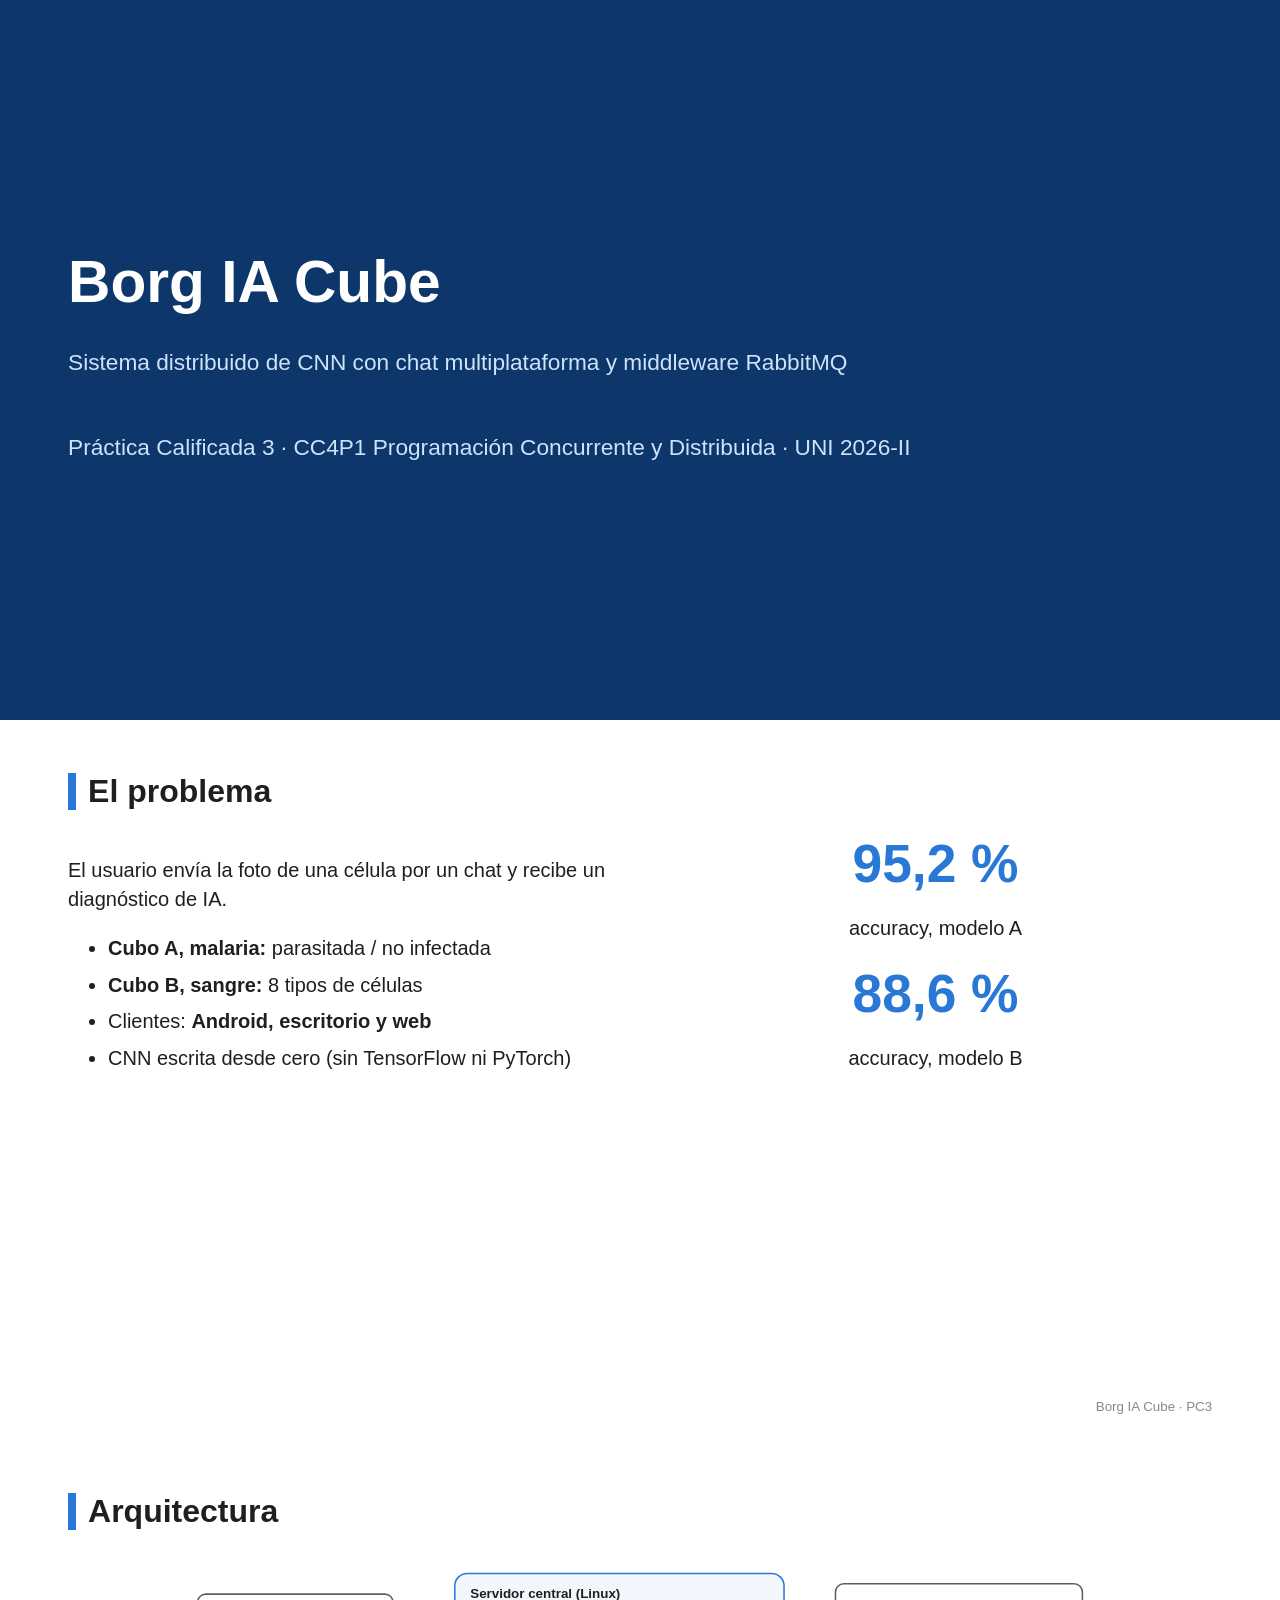
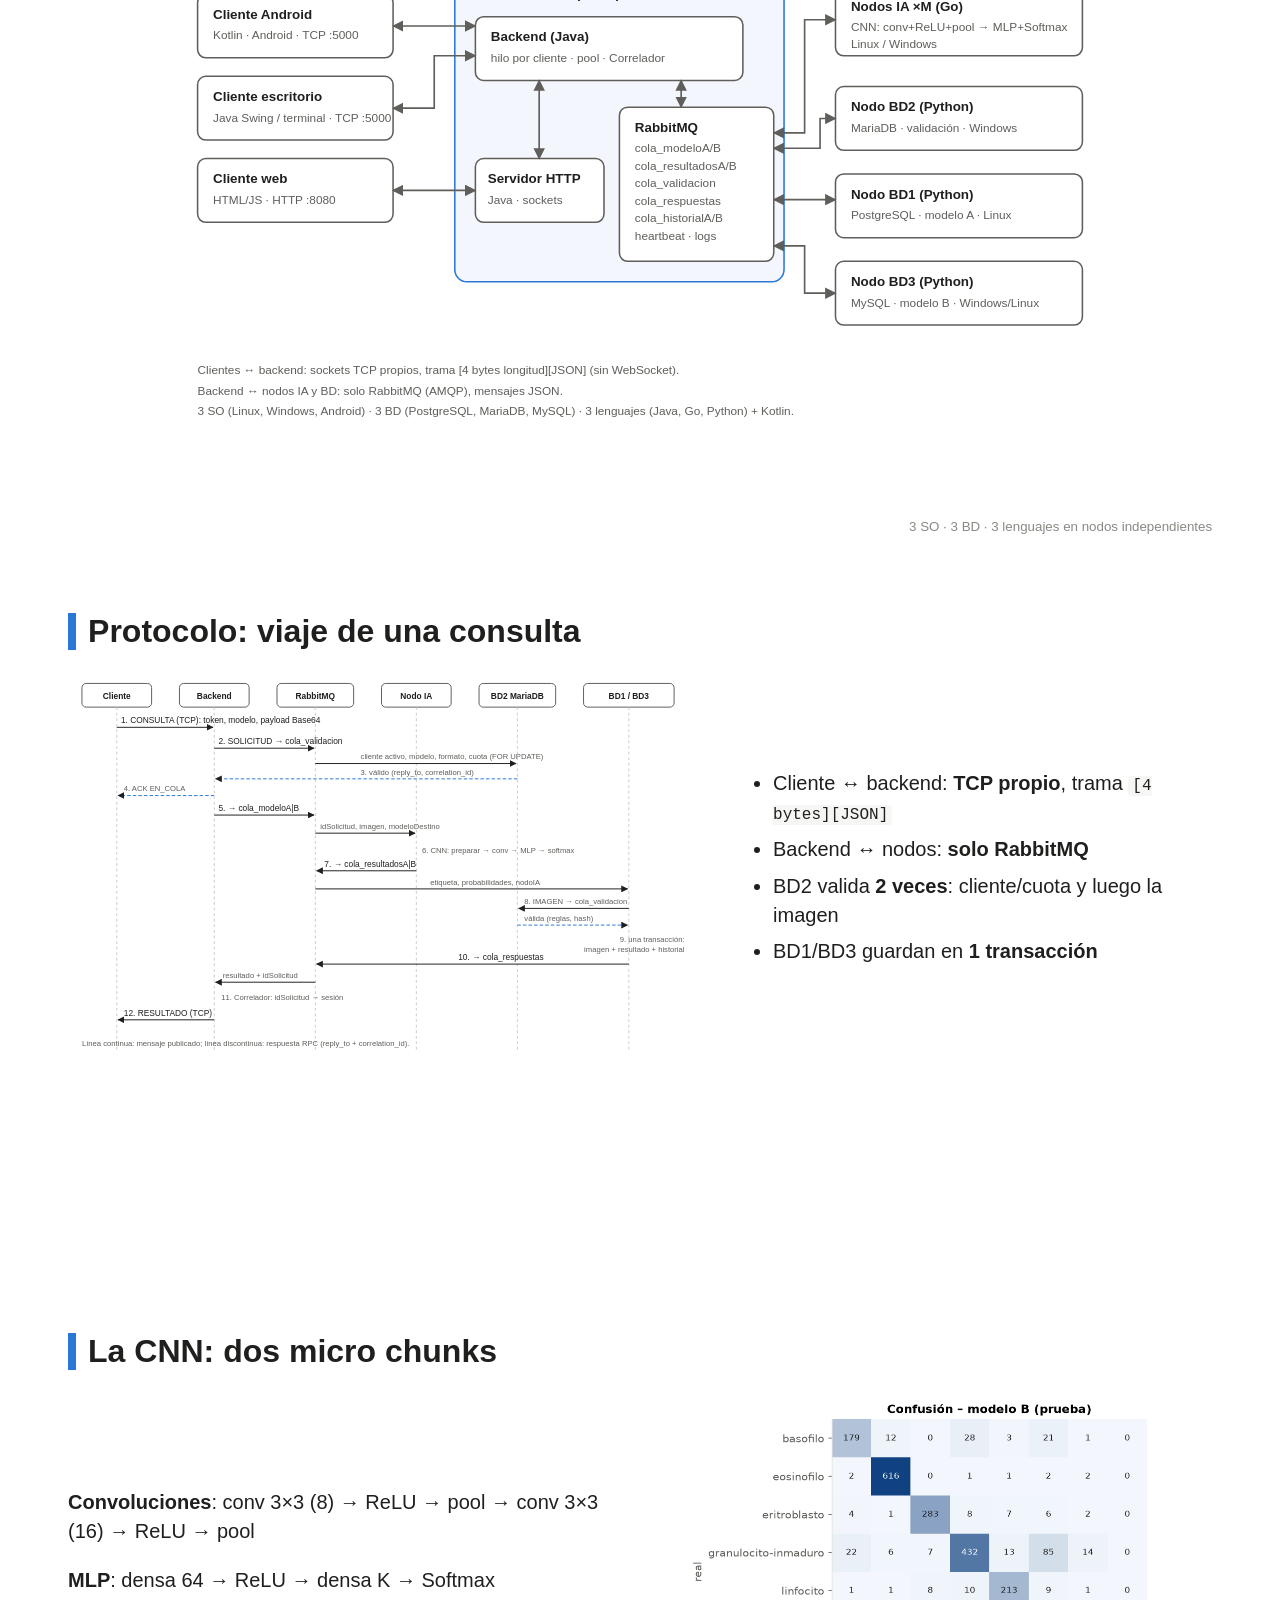
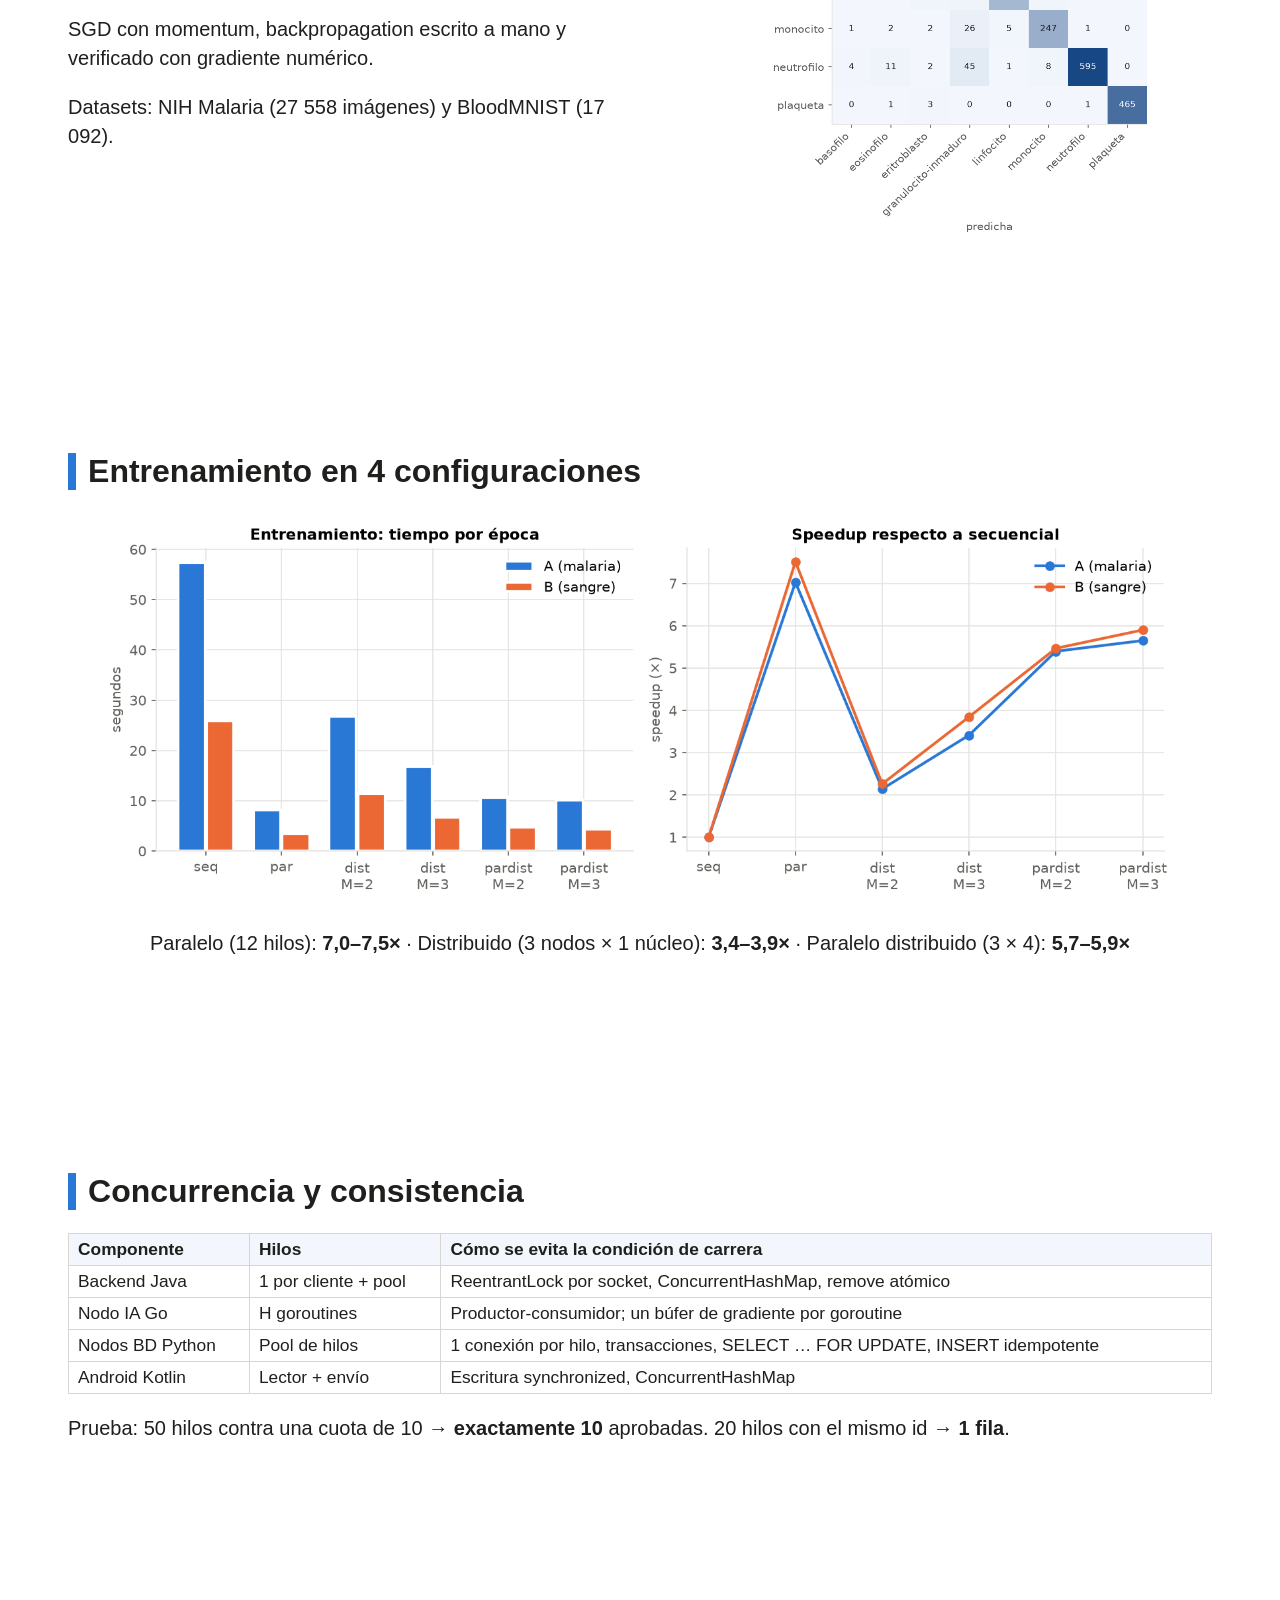
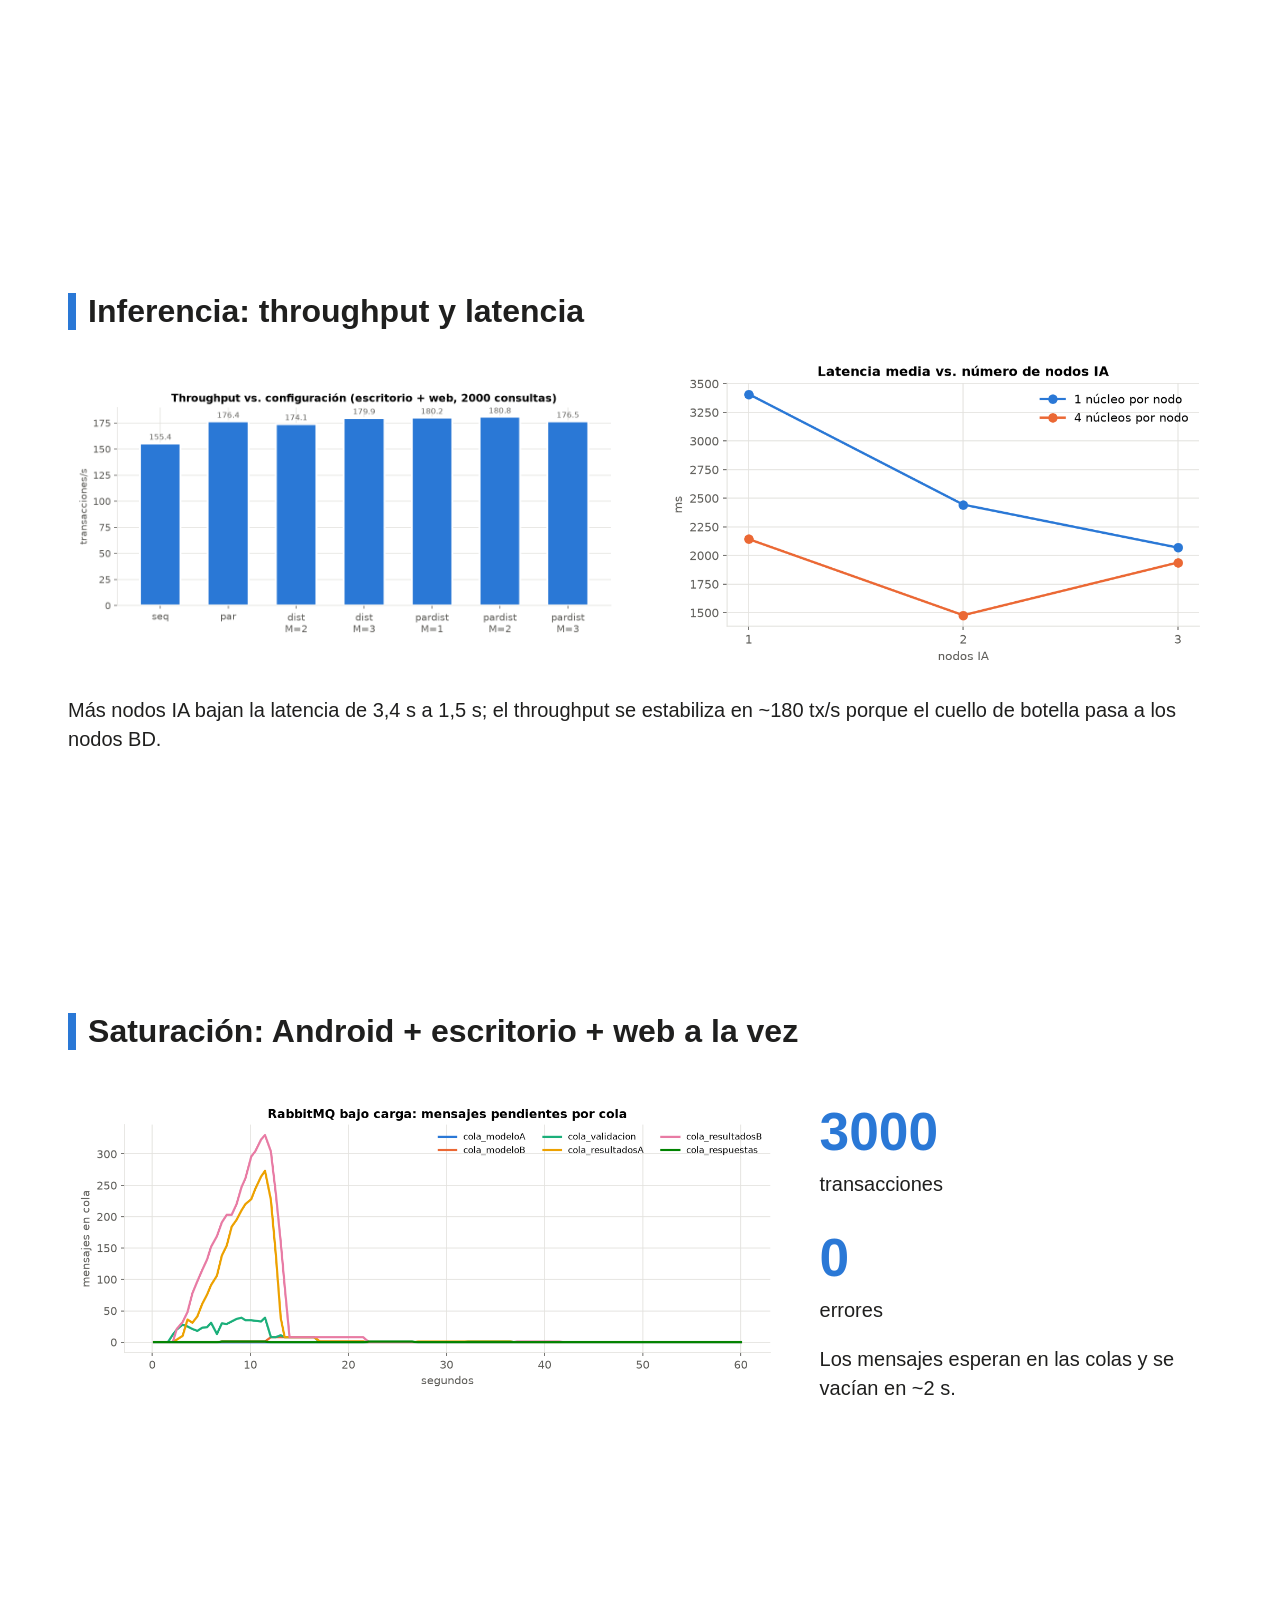
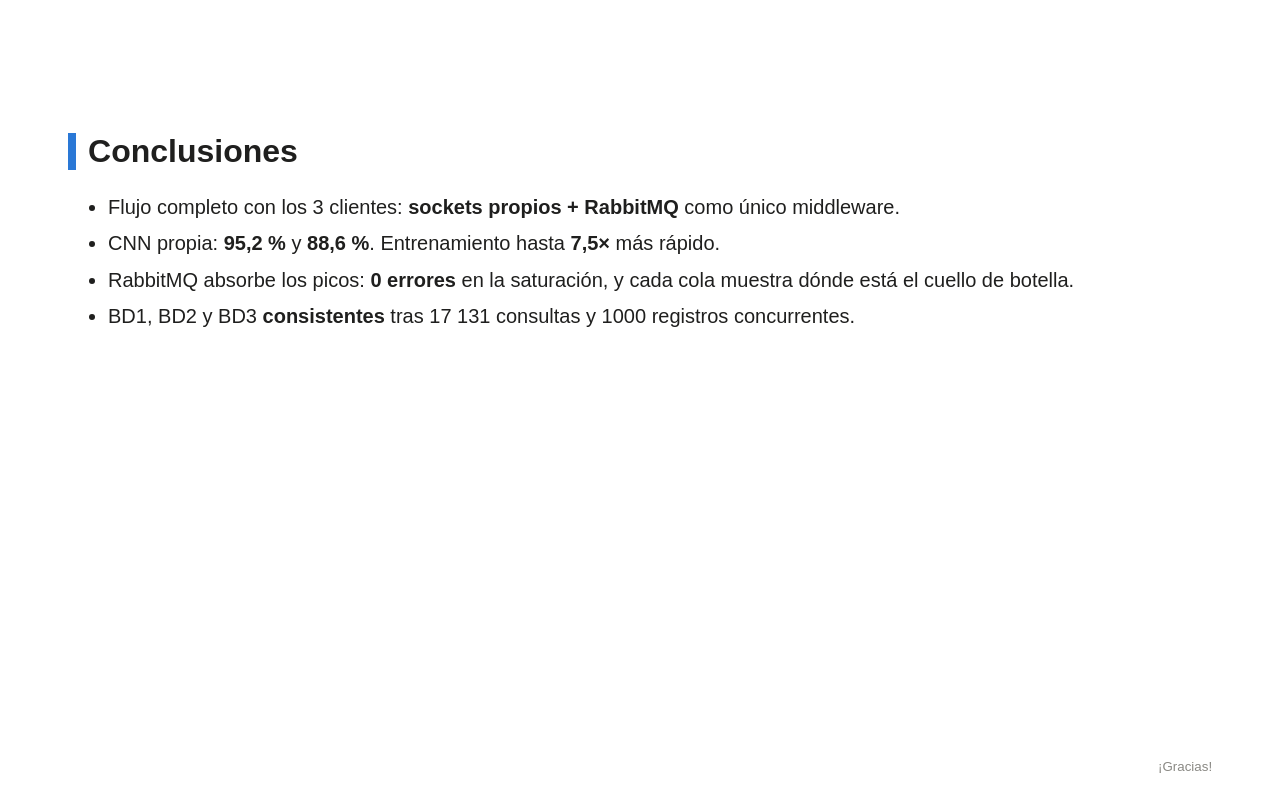
==== informe/presentacion.html @ 08b1cea5 "Borg IA Cube: CNN distribuida con chat multiplataforma, RabbitMQ y 3 bases de datos (PC3 CC4P1)" ====
<!doctype html>
<html lang="es">
<head>
<meta charset="utf-8">
<title>Presentación PC3 – Borg IA Cube</title>
<style>
  @page { size: 338.7mm 190.5mm; margin: 0; }
  body { margin: 0; font-family: "Segoe UI", Arial, sans-serif; color: #1f1f1e; }
  .s { width: 338.7mm; height: 190.5mm; box-sizing: border-box; padding: 14mm 18mm; page-break-after: always; position: relative; overflow: hidden; }
  .s:last-child { page-break-after: auto; }
  h1 { font-size: 30pt; margin: 0 0 6mm; } h2 { font-size: 24pt; margin: 0 0 6mm; color: #1f1f1e; border-left: 8px solid #2a78d6; padding-left: 12px; }
  p, li { font-size: 15pt; line-height: 1.45; } li { margin: 2mm 0; }
  .pie { position: absolute; bottom: 7mm; right: 18mm; font-size: 10pt; color: #8a8984; }
  .dos { display: flex; gap: 10mm; align-items: center; } .dos > * { flex: 1; min-width: 0; }
  img { max-width: 100%; max-height: 120mm; display: block; margin: auto; }
  table { border-collapse: collapse; font-size: 13pt; width: 100%; } th, td { border: 1px solid #d7d6d0; padding: 5px 9px; } th { background: #f3f7fd; text-align: left; }
  td.n { text-align: right; }
  .portada { background: #0d366b; color: #fff; display: flex; flex-direction: column; justify-content: center; }
  .portada h1 { font-size: 44pt; } .portada p { font-size: 17pt; margin: 2mm 0; color: #cde2fb; }
  .grande { font-size: 40pt; font-weight: 700; color: #2a78d6; } .chip { display:inline-block; background:#f3f7fd; border-radius:6px; padding:3mm 5mm; margin:2mm; font-size:14pt; }
  code { font-family: Consolas, monospace; font-size: 12pt; background: #f6f6f4; padding: 1px 4px; border-radius: 3px; }
</style>
</head>
<body>

<div class="s portada">
  <h1>Borg IA Cube</h1>
  <p>Sistema distribuido de CNN con chat multiplataforma y middleware RabbitMQ</p>
  <p style="margin-top:12mm">Práctica Calificada 3 · CC4P1 Programación Concurrente y Distribuida · UNI 2026-II</p>
</div>

<div class="s">
  <h2>El problema</h2>
  <div class="dos">
    <div>
      <p>El usuario envía la foto de una célula por un chat y recibe un diagnóstico de IA.</p>
      <ul>
        <li><b>Cubo A, malaria:</b> parasitada / no infectada</li>
        <li><b>Cubo B, sangre:</b> 8 tipos de células</li>
        <li>Clientes: <b>Android, escritorio y web</b></li>
        <li>CNN escrita desde cero (sin TensorFlow ni PyTorch)</li>
      </ul>
    </div>
    <div style="text-align:center">
      <div class="grande">95,2 %</div><p>accuracy, modelo A</p>
      <div class="grande">88,6 %</div><p>accuracy, modelo B</p>
    </div>
  </div>
  <div class="pie">Borg IA Cube · PC3</div>
</div>

<div class="s">
  <h2>Arquitectura</h2>
  <img src="arquitectura.svg" style="max-height:128mm">
  <div class="pie">3 SO · 3 BD · 3 lenguajes en nodos independientes</div>
</div>

<div class="s">
  <h2>Protocolo: viaje de una consulta</h2>
  <div class="dos">
    <img src="protocolo.svg" style="max-height:140mm">
    <ul style="flex:0.7">
      <li>Cliente ↔ backend: <b>TCP propio</b>, trama <code>[4 bytes][JSON]</code></li>
      <li>Backend ↔ nodos: <b>solo RabbitMQ</b></li>
      <li>BD2 valida <b>2 veces</b>: cliente/cuota y luego la imagen</li>
      <li>BD1/BD3 guardan en <b>1 transacción</b></li>
    </ul>
  </div>
</div>

<div class="s">
  <h2>La CNN: dos micro chunks</h2>
  <div class="dos">
    <div>
      <p><b>Convoluciones</b>: conv 3×3 (8) → ReLU → pool → conv 3×3 (16) → ReLU → pool</p>
      <p><b>MLP</b>: densa 64 → ReLU → densa K → Softmax</p>
      <p>SGD con momentum, backpropagation escrito a mano y verificado con gradiente numérico.</p>
      <p>Datasets: NIH Malaria (27 558 imágenes) y BloodMNIST (17 092).</p>
    </div>
    <img src="../resultados/graficas/3_confusion_modelo_B.png" style="max-height:120mm">
  </div>
</div>

<div class="s">
  <h2>Entrenamiento en 4 configuraciones</h2>
  <img src="../resultados/graficas/1_entrenamiento_tiempo_speedup.png" style="max-height:105mm">
  <p style="text-align:center">Paralelo (12 hilos): <b>7,0–7,5×</b> · Distribuido (3 nodos × 1 núcleo): <b>3,4–3,9×</b> · Paralelo distribuido (3 × 4): <b>5,7–5,9×</b></p>
</div>

<div class="s">
  <h2>Concurrencia y consistencia</h2>
  <table>
    <tr><th>Componente</th><th>Hilos</th><th>Cómo se evita la condición de carrera</th></tr>
    <tr><td>Backend Java</td><td>1 por cliente + pool</td><td>ReentrantLock por socket, ConcurrentHashMap, remove atómico</td></tr>
    <tr><td>Nodo IA Go</td><td>H goroutines</td><td>Productor-consumidor; un búfer de gradiente por goroutine</td></tr>
    <tr><td>Nodos BD Python</td><td>Pool de hilos</td><td>1 conexión por hilo, transacciones, SELECT … FOR UPDATE, INSERT idempotente</td></tr>
    <tr><td>Android Kotlin</td><td>Lector + envío</td><td>Escritura synchronized, ConcurrentHashMap</td></tr>
  </table>
  <p>Prueba: 50 hilos contra una cuota de 10 → <b>exactamente 10</b> aprobadas. 20 hilos con el mismo id → <b>1 fila</b>.</p>
</div>

<div class="s">
  <h2>Inferencia: throughput y latencia</h2>
  <div class="dos">
    <img src="../resultados/graficas/4_throughput_vs_configuracion.png">
    <img src="../resultados/graficas/5_latencia_vs_nodos.png">
  </div>
  <p>Más nodos IA bajan la latencia de 3,4 s a 1,5 s; el throughput se estabiliza en ~180 tx/s porque el cuello de botella pasa a los nodos BD.</p>
</div>

<div class="s">
  <h2>Saturación: Android + escritorio + web a la vez</h2>
  <div class="dos">
    <img src="../resultados/graficas/7_rabbitmq_colas_bajo_carga.png">
    <div style="flex:0.55">
      <p><span class="grande">3000</span><br>transacciones</p>
      <p><span class="grande">0</span><br>errores</p>
      <p>Los mensajes esperan en las colas y se vacían en ~2 s.</p>
    </div>
  </div>
</div>

<div class="s">
  <h2>Conclusiones</h2>
  <ul>
    <li>Flujo completo con los 3 clientes: <b>sockets propios + RabbitMQ</b> como único middleware.</li>
    <li>CNN propia: <b>95,2 %</b> y <b>88,6 %</b>. Entrenamiento hasta <b>7,5×</b> más rápido.</li>
    <li>RabbitMQ absorbe los picos: <b>0 errores</b> en la saturación, y cada cola muestra dónde está el cuello de botella.</li>
    <li>BD1, BD2 y BD3 <b>consistentes</b> tras 17 131 consultas y 1000 registros concurrentes.</li>
  </ul>
  <div class="pie">¡Gracias!</div>
</div>

</body>
</html>
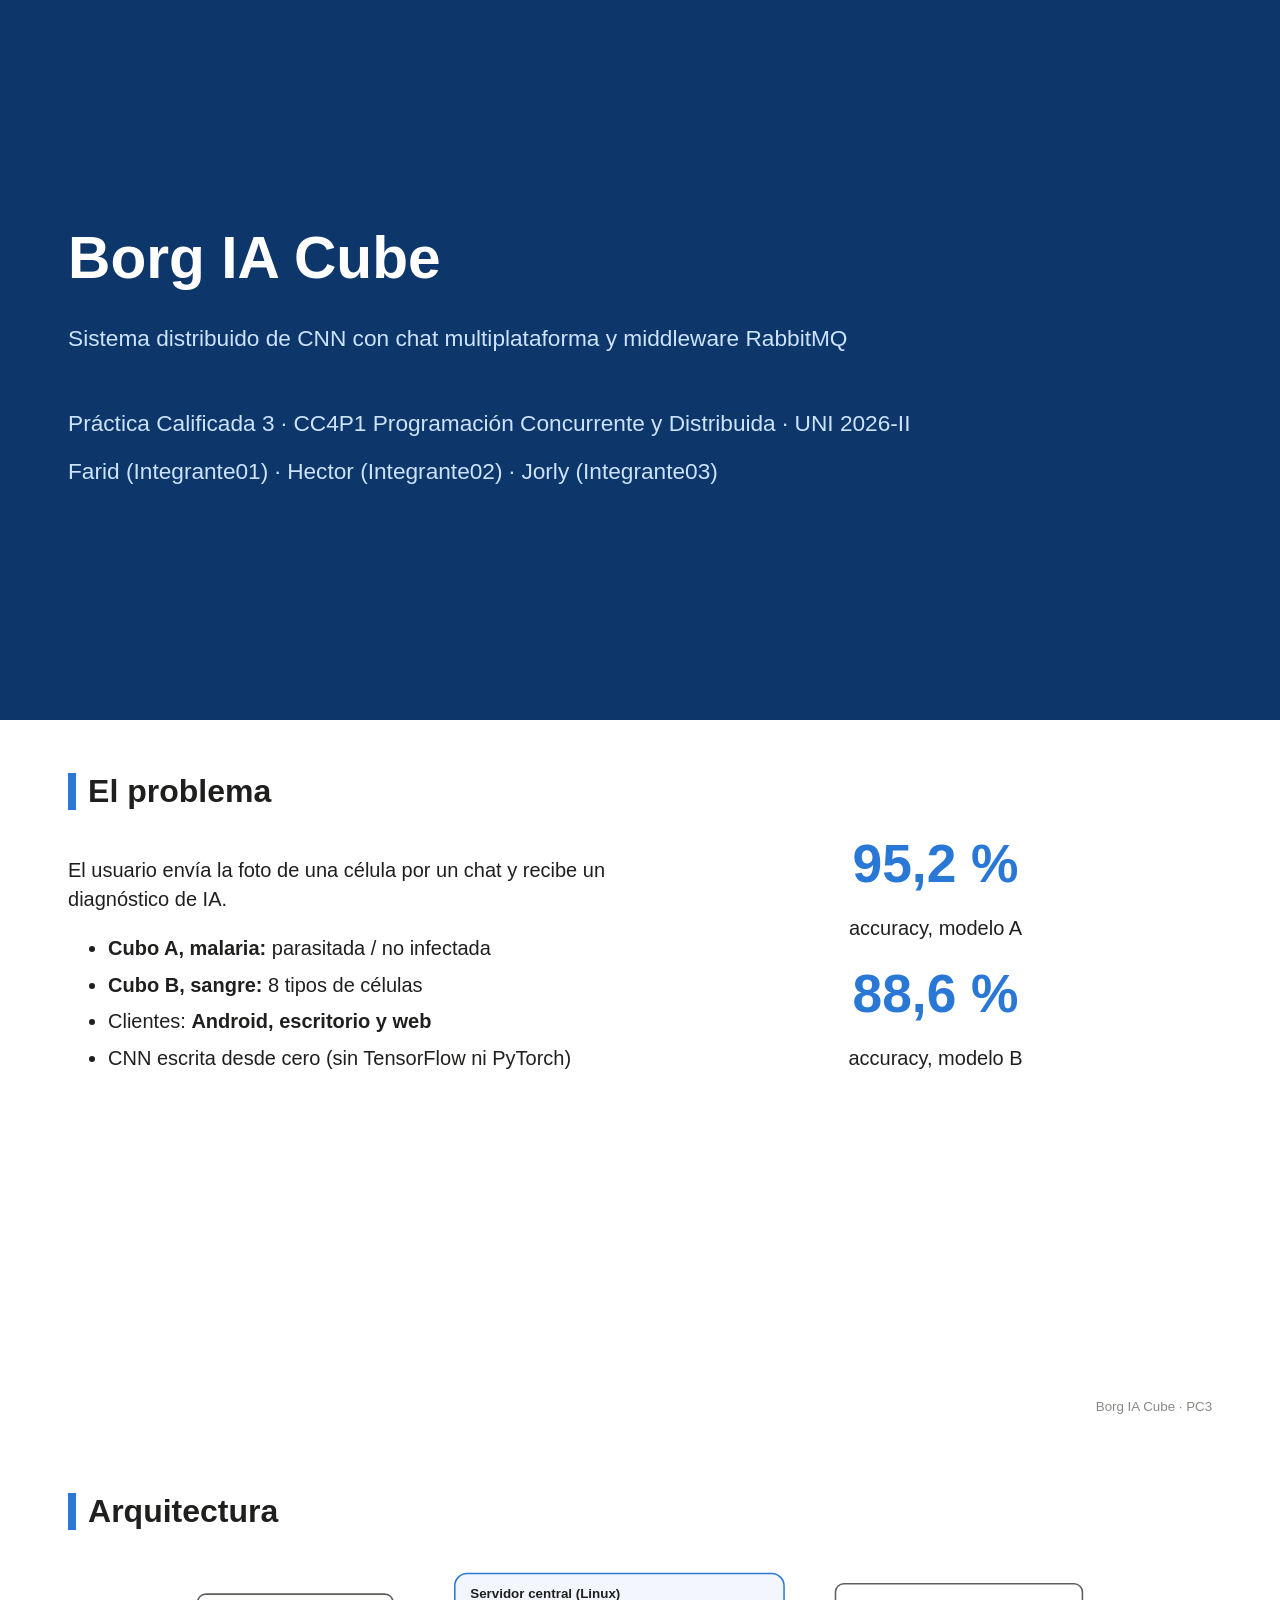
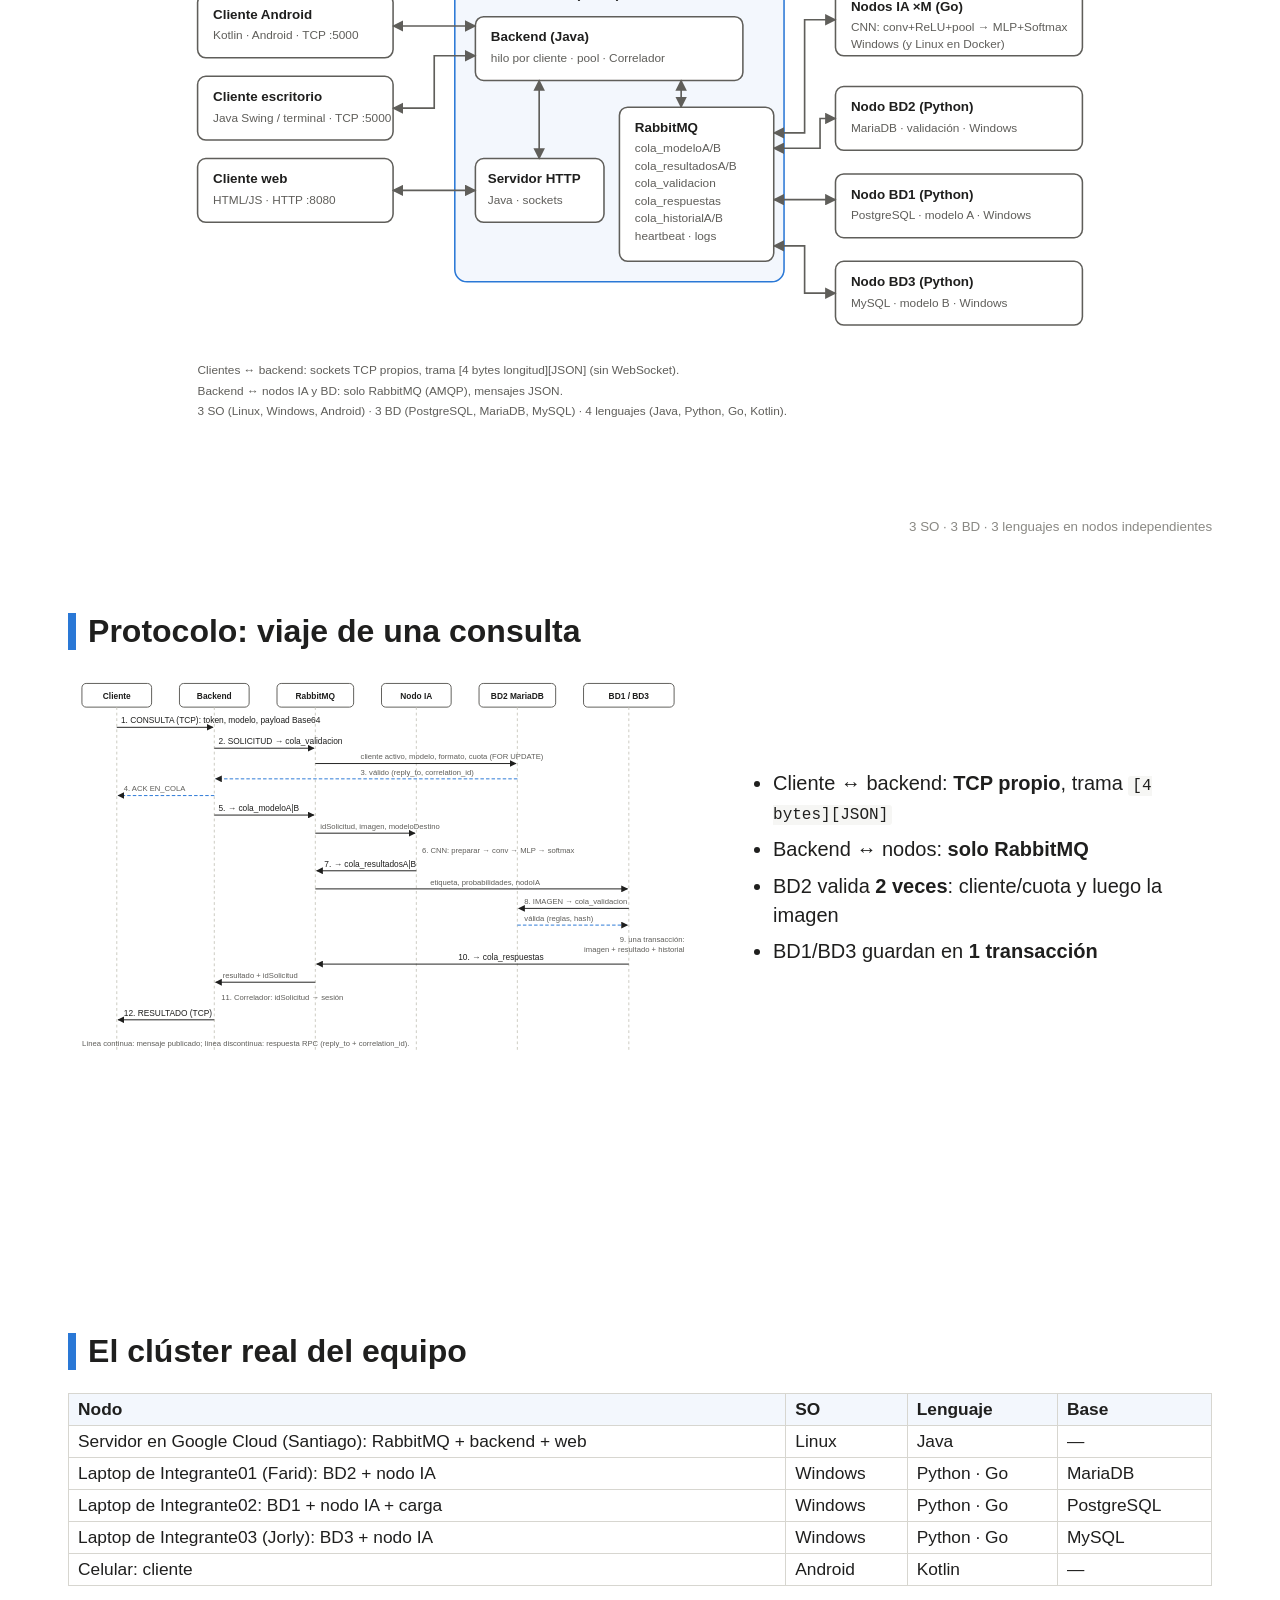
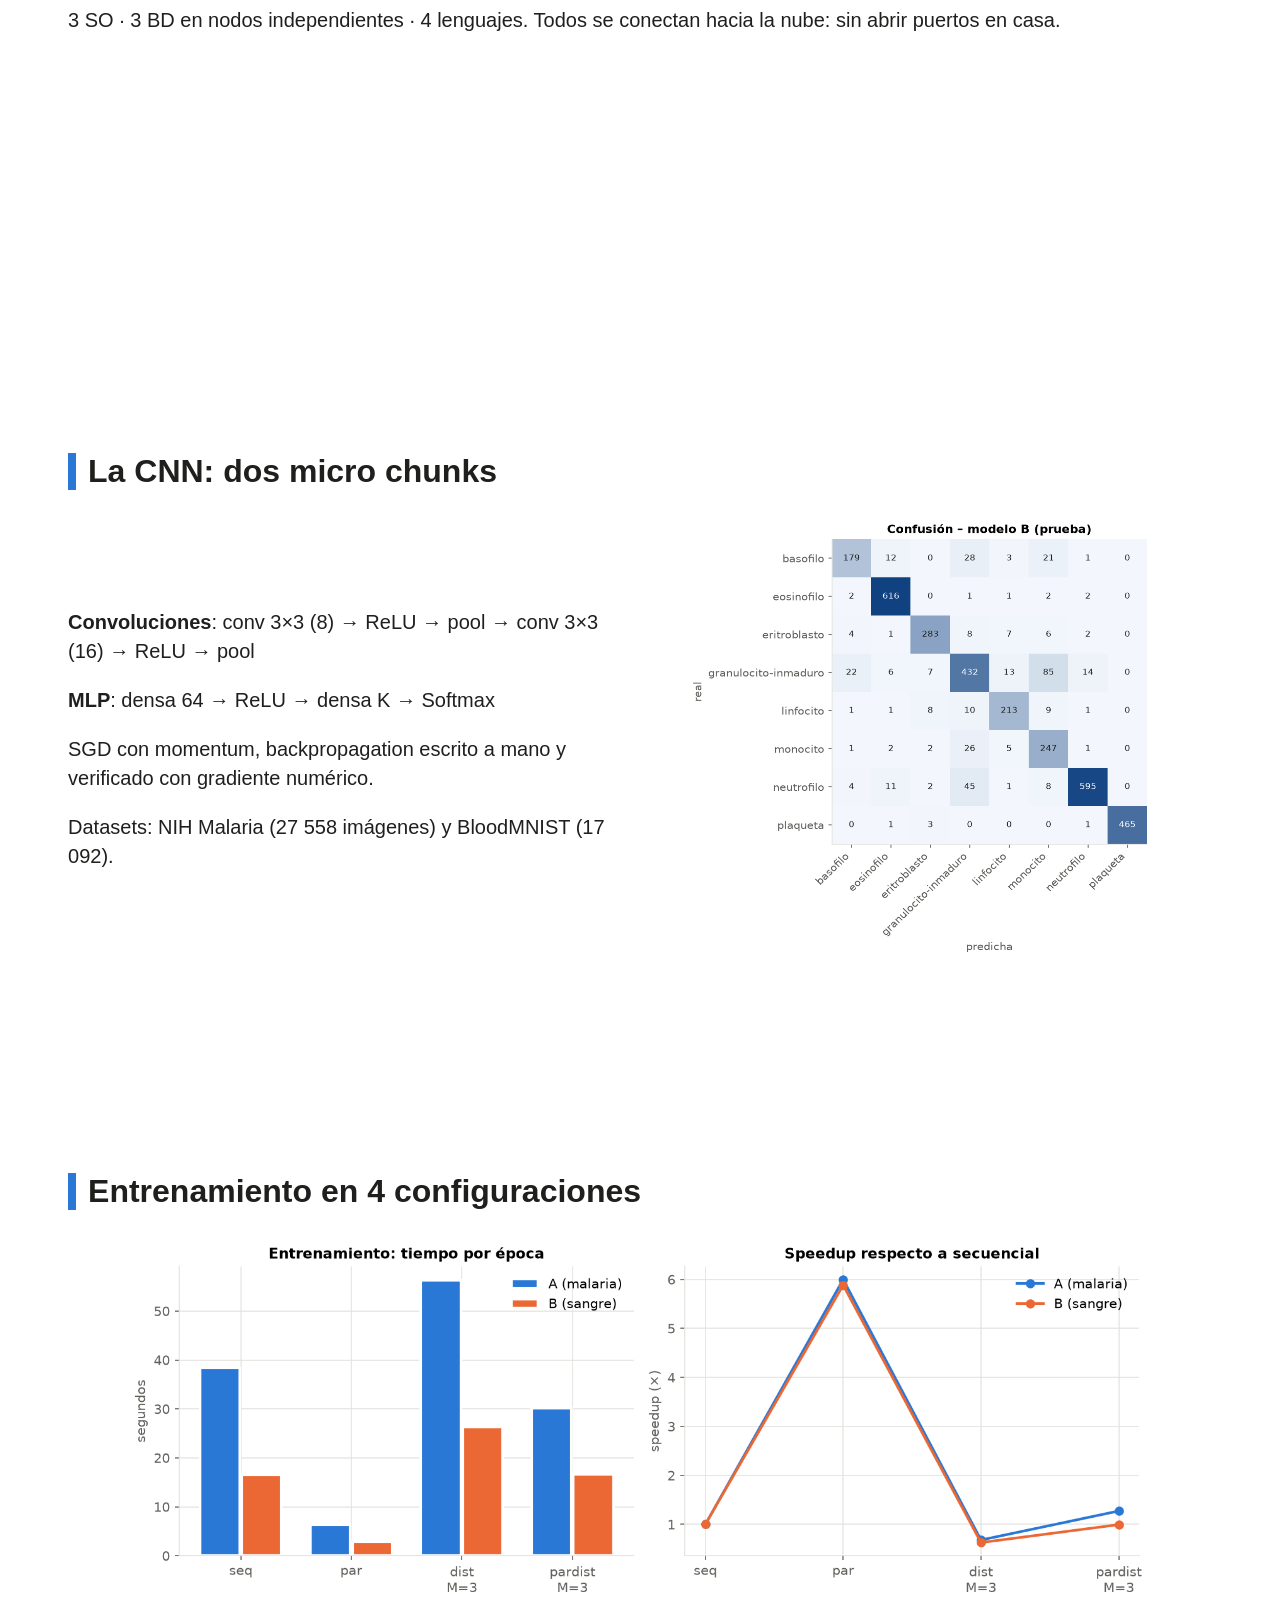
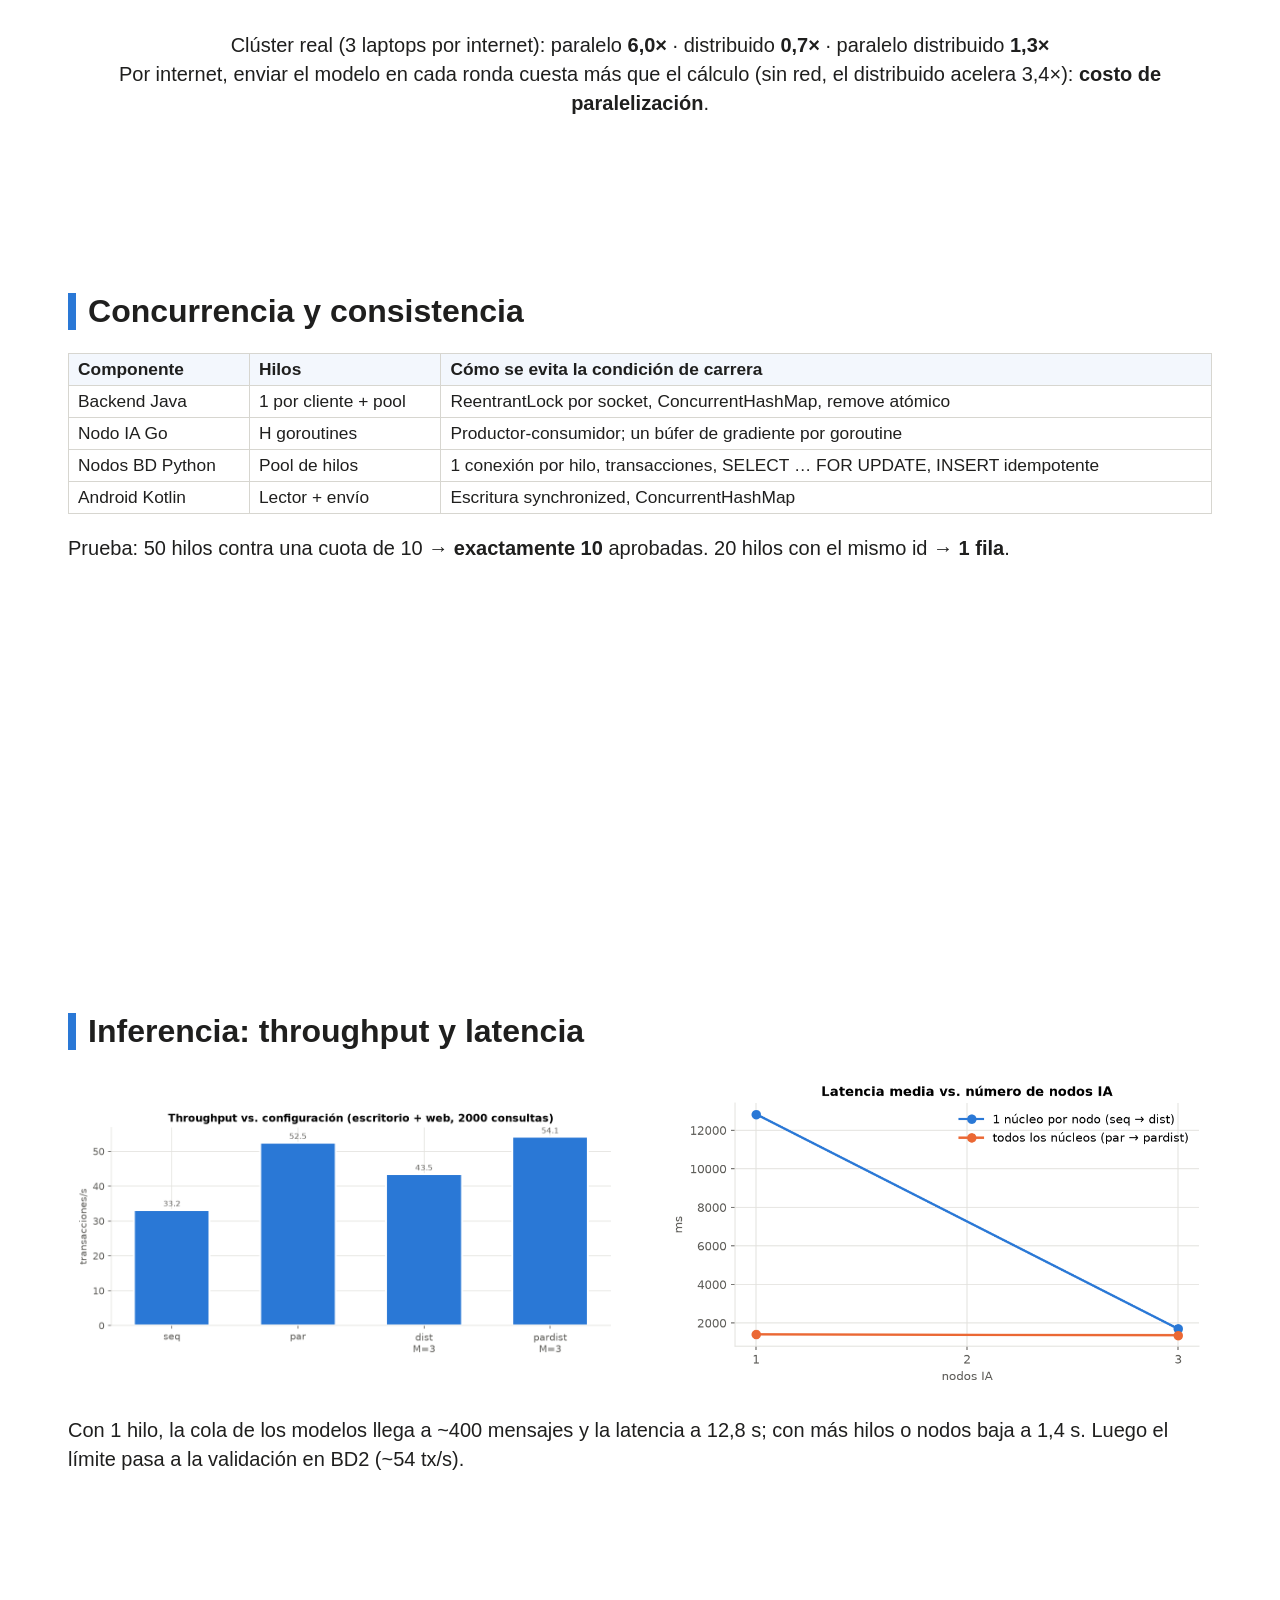
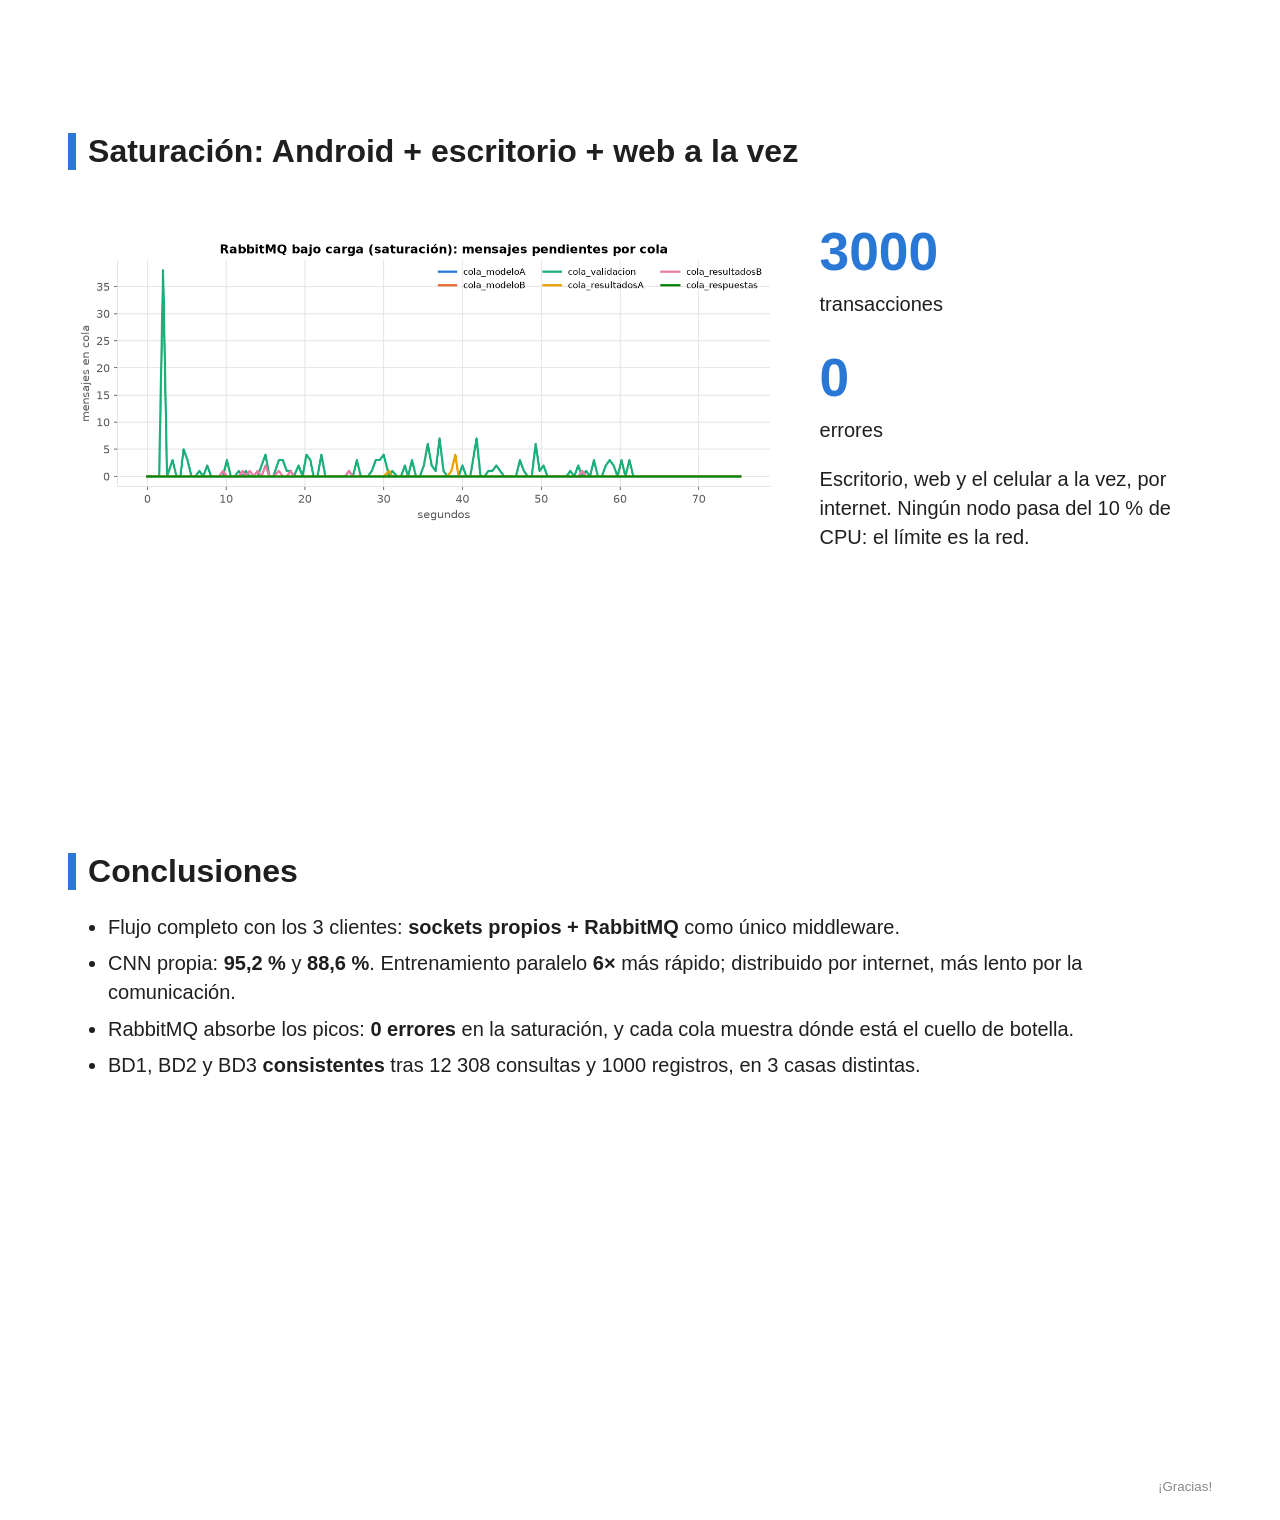
==== commit 4a941cdd: "Experimentos reales del equipo, informe en LaTeX (español e inglés) y gráficas actualizadas" ====
--- a/informe/presentacion.html
+++ b/informe/presentacion.html
@@ -27,6 +27,7 @@
   <h1>Borg IA Cube</h1>
   <p>Sistema distribuido de CNN con chat multiplataforma y middleware RabbitMQ</p>
   <p style="margin-top:12mm">Práctica Calificada 3 · CC4P1 Programación Concurrente y Distribuida · UNI 2026-II</p>
+  <p>Farid (Integrante01) · Hector (Integrante02) · Jorly (Integrante03)</p>
 </div>
 
 <div class="s">
@@ -69,6 +70,19 @@
 </div>
 
 <div class="s">
+  <h2>El clúster real del equipo</h2>
+  <table>
+    <tr><th>Nodo</th><th>SO</th><th>Lenguaje</th><th>Base</th></tr>
+    <tr><td>Servidor en Google Cloud (Santiago): RabbitMQ + backend + web</td><td>Linux</td><td>Java</td><td>—</td></tr>
+    <tr><td>Laptop de Integrante01 (Farid): BD2 + nodo IA</td><td>Windows</td><td>Python · Go</td><td>MariaDB</td></tr>
+    <tr><td>Laptop de Integrante02: BD1 + nodo IA + carga</td><td>Windows</td><td>Python · Go</td><td>PostgreSQL</td></tr>
+    <tr><td>Laptop de Integrante03 (Jorly): BD3 + nodo IA</td><td>Windows</td><td>Python · Go</td><td>MySQL</td></tr>
+    <tr><td>Celular: cliente</td><td>Android</td><td>Kotlin</td><td>—</td></tr>
+  </table>
+  <p>3 SO · 3 BD en nodos independientes · 4 lenguajes. Todos se conectan hacia la nube: sin abrir puertos en casa.</p>
+</div>
+
+<div class="s">
   <h2>La CNN: dos micro chunks</h2>
   <div class="dos">
     <div>
@@ -83,8 +97,8 @@
 
 <div class="s">
   <h2>Entrenamiento en 4 configuraciones</h2>
-  <img src="../resultados/graficas/1_entrenamiento_tiempo_speedup.png" style="max-height:105mm">
-  <p style="text-align:center">Paralelo (12 hilos): <b>7,0–7,5×</b> · Distribuido (3 nodos × 1 núcleo): <b>3,4–3,9×</b> · Paralelo distribuido (3 × 4): <b>5,7–5,9×</b></p>
+  <img src="../resultados/equipo/graficas/1_entrenamiento_tiempo_speedup.png" style="max-height:100mm">
+  <p style="text-align:center">Clúster real (3 laptops por internet): paralelo <b>6,0×</b> · distribuido <b>0,7×</b> · paralelo distribuido <b>1,3×</b><br>Por internet, enviar el modelo en cada ronda cuesta más que el cálculo (sin red, el distribuido acelera 3,4×): <b>costo de paralelización</b>.</p>
 </div>
 
 <div class="s">
@@ -102,20 +116,20 @@
 <div class="s">
   <h2>Inferencia: throughput y latencia</h2>
   <div class="dos">
-    <img src="../resultados/graficas/4_throughput_vs_configuracion.png">
-    <img src="../resultados/graficas/5_latencia_vs_nodos.png">
+    <img src="../resultados/equipo/graficas/4_throughput_vs_configuracion.png">
+    <img src="../resultados/equipo/graficas/5_latencia_vs_nodos.png">
   </div>
-  <p>Más nodos IA bajan la latencia de 3,4 s a 1,5 s; el throughput se estabiliza en ~180 tx/s porque el cuello de botella pasa a los nodos BD.</p>
+  <p>Con 1 hilo, la cola de los modelos llega a ~400 mensajes y la latencia a 12,8 s; con más hilos o nodos baja a 1,4 s. Luego el límite pasa a la validación en BD2 (~54 tx/s).</p>
 </div>
 
 <div class="s">
   <h2>Saturación: Android + escritorio + web a la vez</h2>
   <div class="dos">
-    <img src="../resultados/graficas/7_rabbitmq_colas_bajo_carga.png">
+    <img src="../resultados/equipo/graficas/7_rabbitmq_colas_bajo_carga.png">
     <div style="flex:0.55">
       <p><span class="grande">3000</span><br>transacciones</p>
       <p><span class="grande">0</span><br>errores</p>
-      <p>Los mensajes esperan en las colas y se vacían en ~2 s.</p>
+      <p>Escritorio, web y el celular a la vez, por internet. Ningún nodo pasa del 10 % de CPU: el límite es la red.</p>
     </div>
   </div>
 </div>
@@ -124,9 +138,9 @@
   <h2>Conclusiones</h2>
   <ul>
     <li>Flujo completo con los 3 clientes: <b>sockets propios + RabbitMQ</b> como único middleware.</li>
-    <li>CNN propia: <b>95,2 %</b> y <b>88,6 %</b>. Entrenamiento hasta <b>7,5×</b> más rápido.</li>
+    <li>CNN propia: <b>95,2 %</b> y <b>88,6 %</b>. Entrenamiento paralelo <b>6×</b> más rápido; distribuido por internet, más lento por la comunicación.</li>
     <li>RabbitMQ absorbe los picos: <b>0 errores</b> en la saturación, y cada cola muestra dónde está el cuello de botella.</li>
-    <li>BD1, BD2 y BD3 <b>consistentes</b> tras 17 131 consultas y 1000 registros concurrentes.</li>
+    <li>BD1, BD2 y BD3 <b>consistentes</b> tras 12 308 consultas y 1000 registros, en 3 casas distintas.</li>
   </ul>
   <div class="pie">¡Gracias!</div>
 </div>
